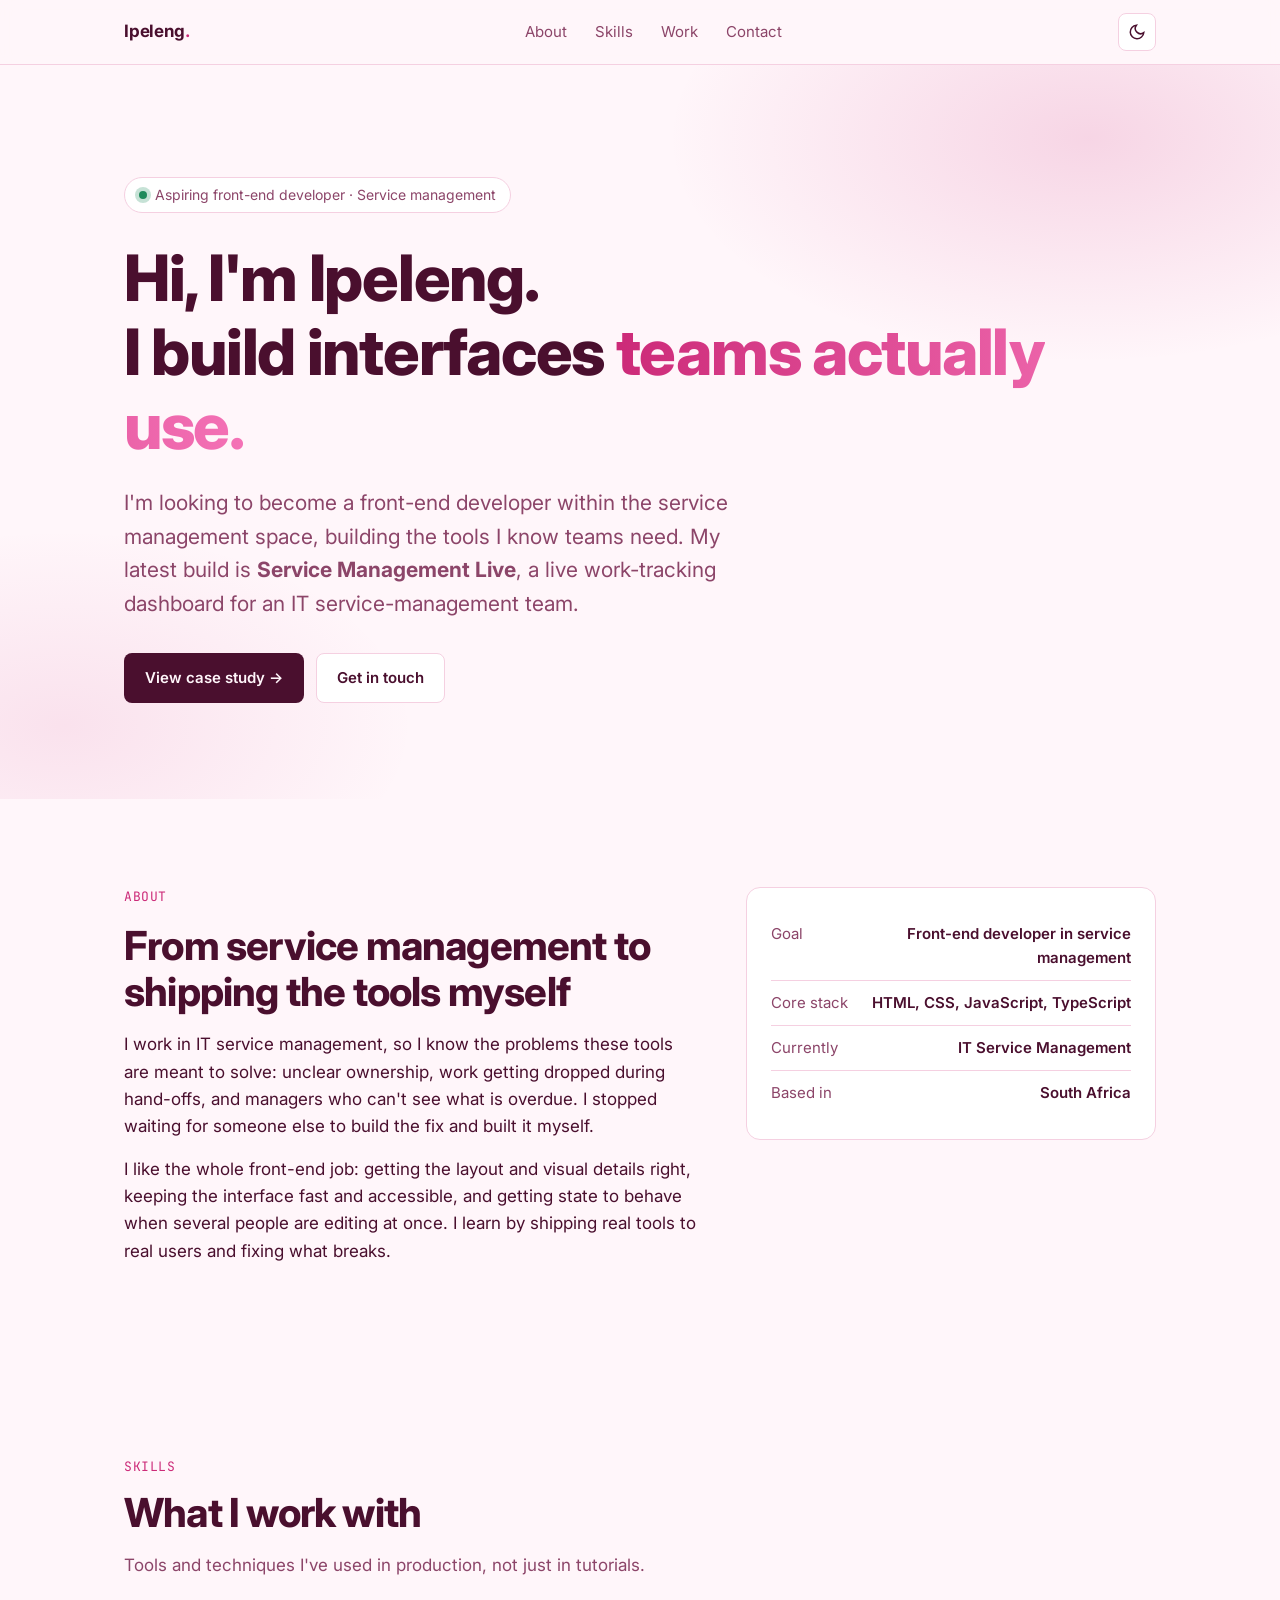
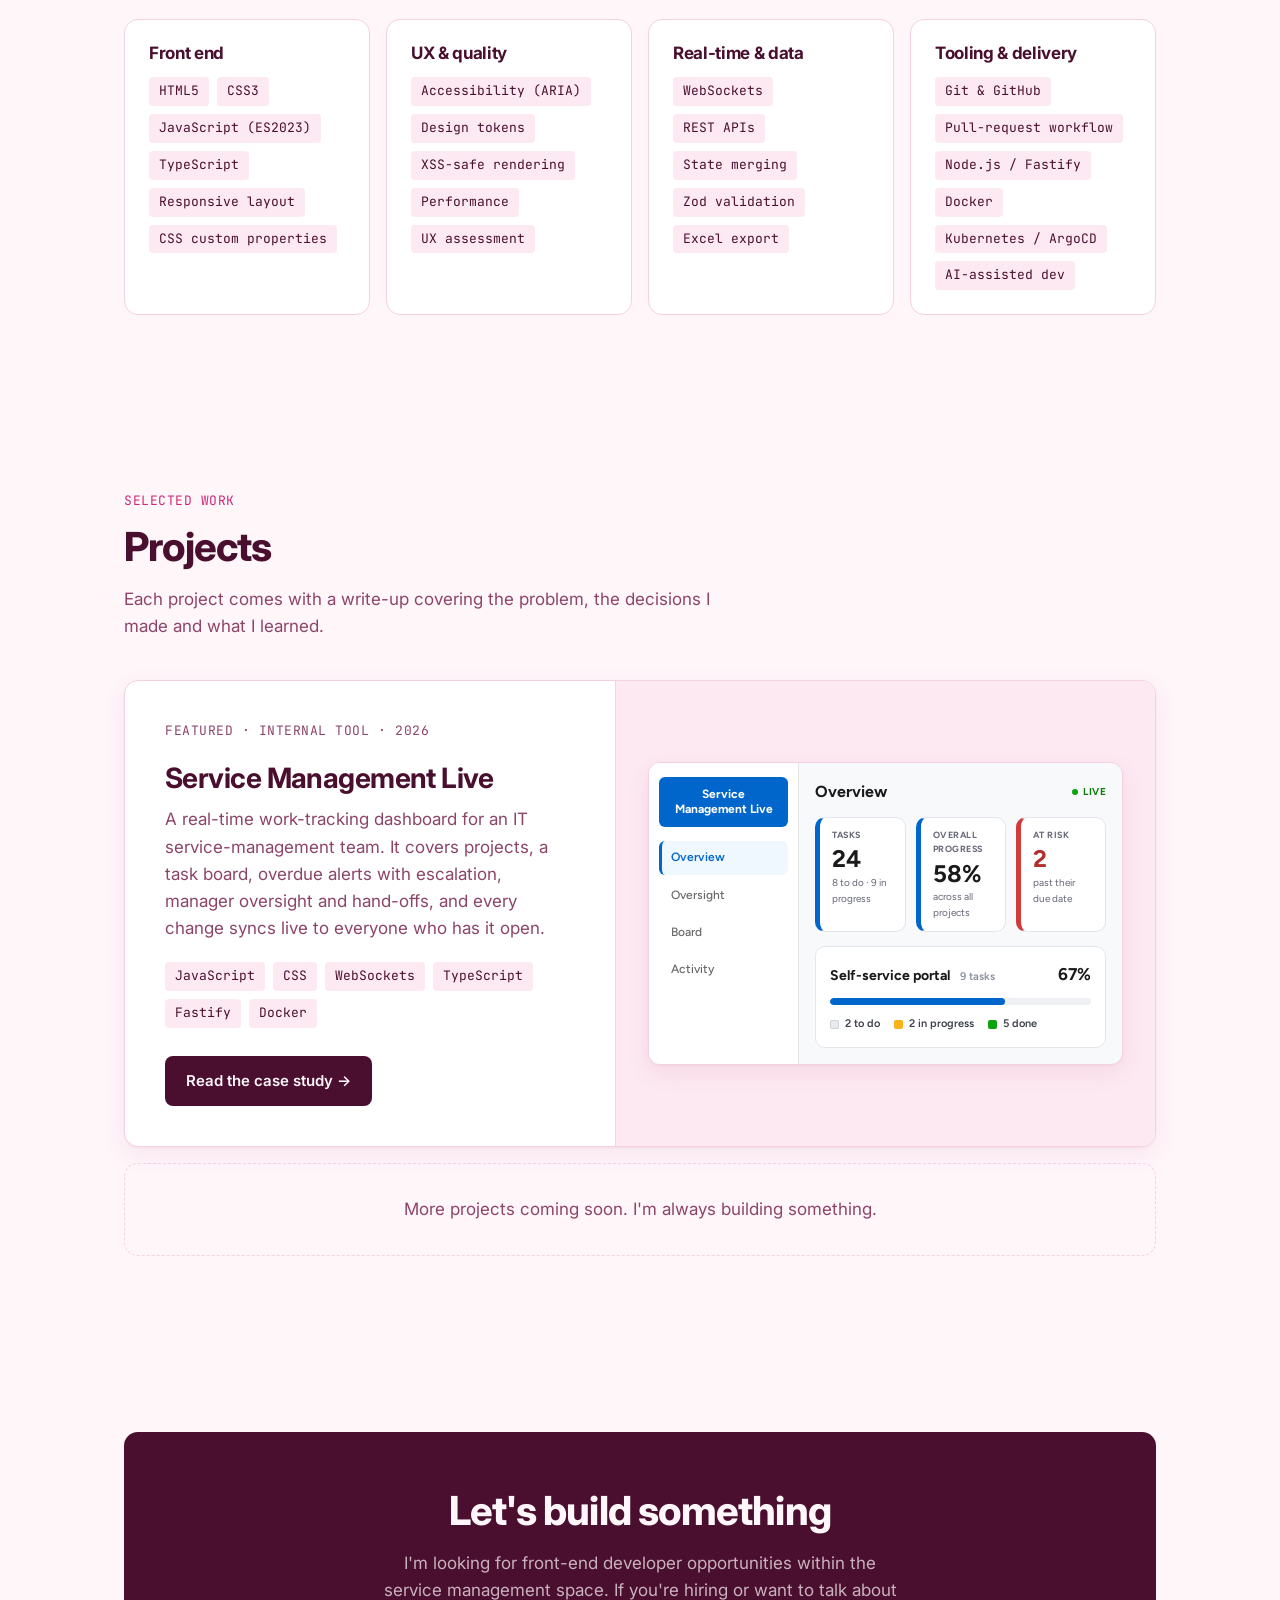
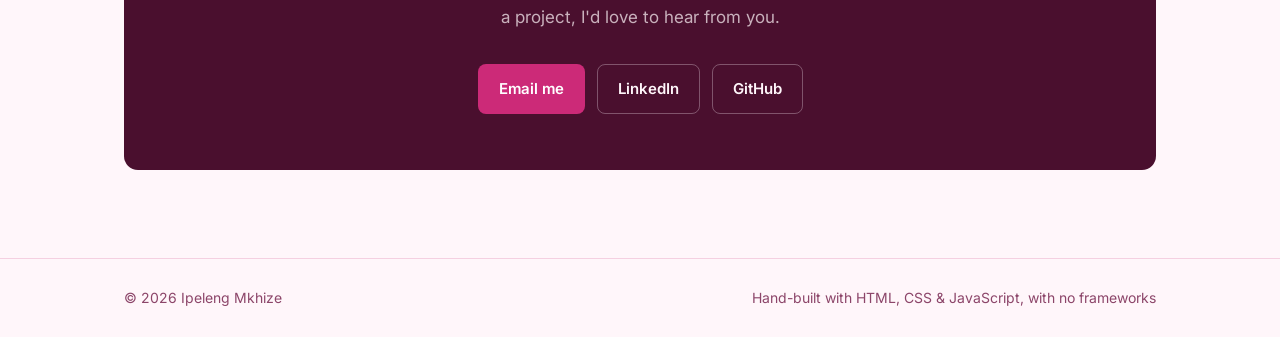
==== index.html @ 91f9306c "Add front-end portfolio with Service Management Live case study" ====
<!DOCTYPE html>
<html lang="en">
<head>
  <meta charset="UTF-8">
  <meta name="viewport" content="width=device-width, initial-scale=1.0">
  <title>Ipeleng Mkhize | Front-End Developer</title>
  <meta name="description" content="Portfolio of Ipeleng Mkhize, an aspiring front-end developer in the service management space.">
  <link rel="preconnect" href="https://fonts.googleapis.com">
  <link rel="preconnect" href="https://fonts.gstatic.com" crossorigin>
  <link href="https://fonts.googleapis.com/css2?family=Inter:wght@400;500;600;700;800&family=Figtree:wght@400;500;600;700&family=JetBrains+Mono:wght@400;500&display=swap" rel="stylesheet">
  <link rel="stylesheet" href="assets/css/styles.css">
  <script src="assets/js/main.js"></script>
</head>
<body>
  <a class="skip-link" href="#main">Skip to content</a>

  <header class="site-header">
    <nav class="container nav" aria-label="Main">
      <a class="brand" href="#top">Ipeleng<span>.</span></a>
      <ul class="nav-links" id="nav-links">
        <li><a href="#about">About</a></li>
        <li><a href="#skills">Skills</a></li>
        <li><a href="#work">Work</a></li>
        <li><a href="#contact">Contact</a></li>
      </ul>
      <div style="display:flex; gap:8px;">
        <button class="icon-btn" type="button" data-theme-toggle aria-label="Toggle dark mode">
          <svg viewBox="0 0 24 24" fill="none" stroke="currentColor" stroke-width="2" stroke-linecap="round" aria-hidden="true"><path d="M21 12.8A9 9 0 1 1 11.2 3a7 7 0 0 0 9.8 9.8z"/></svg>
        </button>
        <button class="icon-btn menu-btn" type="button" data-menu-toggle aria-label="Open menu" aria-expanded="false" aria-controls="nav-links">
          <svg viewBox="0 0 24 24" fill="none" stroke="currentColor" stroke-width="2" stroke-linecap="round" aria-hidden="true"><path d="M4 7h16M4 12h16M4 17h16"/></svg>
        </button>
      </div>
    </nav>
  </header>

  <main id="main">
    <!-- HERO -->
    <section class="hero" id="top">
      <div class="container">
        <span class="status-pill">Aspiring front-end developer &middot; Service management</span>
        <h1>Hi, I'm Ipeleng.<br>I build interfaces <span class="accent">teams actually use.</span></h1>
        <p class="lead">
          I'm looking to become a front-end developer within the service management space,
          building the tools I know teams need. My latest build is <strong>Service Management Live</strong>,
          a live work-tracking dashboard for an IT service-management team.
        </p>
        <div class="btn-row">
          <a class="btn btn-primary" href="projects/service-management-live.html">View case study &rarr;</a>
          <a class="btn btn-secondary" href="#contact">Get in touch</a>
        </div>
      </div>
    </section>

    <!-- ABOUT -->
    <section id="about">
      <div class="container about-grid">
        <div>
          <p class="eyebrow">About</p>
          <h2>From service management to shipping the tools myself</h2>
          <!-- EDIT ME: make this your own story, in your own words. -->
          <p>
            I work in IT service management, so I know the problems these tools are meant to solve:
            unclear ownership, work getting dropped during hand-offs, and managers who can't
            see what is overdue. I stopped waiting for someone else to build the fix and built it myself.
          </p>
          <p>
            I like the whole front-end job: getting the layout and visual details right, keeping the
            interface fast and accessible, and getting state to behave when several people are
            editing at once. I learn by shipping real tools to real users and fixing what breaks.
          </p>
        </div>
        <ul class="fact-list" aria-label="Quick facts">
          <li><span>Goal</span><span>Front-end developer in service management</span></li>
          <li><span>Core stack</span><span>HTML, CSS, JavaScript, TypeScript</span></li>
          <li><span>Currently</span><span>IT Service Management</span></li>
          <!-- EDIT ME: replace with your city -->
          <li><span>Based in</span><span>South Africa</span></li>
        </ul>
      </div>
    </section>

    <!-- SKILLS -->
    <section id="skills">
      <div class="container">
        <p class="eyebrow">Skills</p>
        <h2>What I work with</h2>
        <p class="section-intro">Tools and techniques I've used in production, not just in tutorials.</p>
        <div class="skills-grid">
          <div class="skill-card">
            <h3>Front end</h3>
            <ul class="tags">
              <li>HTML5</li><li>CSS3</li><li>JavaScript (ES2023)</li><li>TypeScript</li>
              <li>Responsive layout</li><li>CSS custom properties</li>
            </ul>
          </div>
          <div class="skill-card">
            <h3>UX &amp; quality</h3>
            <ul class="tags">
              <li>Accessibility (ARIA)</li><li>Design tokens</li><li>XSS-safe rendering</li>
              <li>Performance</li><li>UX assessment</li>
            </ul>
          </div>
          <div class="skill-card">
            <h3>Real-time &amp; data</h3>
            <ul class="tags">
              <li>WebSockets</li><li>REST APIs</li><li>State merging</li>
              <li>Zod validation</li><li>Excel export</li>
            </ul>
          </div>
          <div class="skill-card">
            <h3>Tooling &amp; delivery</h3>
            <ul class="tags">
              <li>Git &amp; GitHub</li><li>Pull-request workflow</li><li>Node.js / Fastify</li>
              <li>Docker</li><li>Kubernetes / ArgoCD</li><li>AI-assisted dev</li>
            </ul>
          </div>
        </div>
      </div>
    </section>

    <!-- WORK -->
    <section id="work">
      <div class="container">
        <p class="eyebrow">Selected work</p>
        <h2>Projects</h2>
        <p class="section-intro">Each project comes with a write-up covering the problem, the decisions I made and what I learned.</p>

        <article class="project-feature">
          <div class="project-body">
            <p class="eyebrow">Featured &middot; Internal tool &middot; 2026</p>
            <h3>Service Management Live</h3>
            <p>
              A real-time work-tracking dashboard for an IT service-management team. It covers
              projects, a task board, overdue alerts with escalation, manager oversight and
              hand-offs, and every change syncs live to everyone who has it open.
            </p>
            <ul class="tags">
              <li>JavaScript</li><li>CSS</li><li>WebSockets</li><li>TypeScript</li><li>Fastify</li><li>Docker</li>
            </ul>
            <div class="btn-row">
              <a class="btn btn-primary" href="projects/service-management-live.html">Read the case study &rarr;</a>
            </div>
          </div>
          <div class="project-visual">
            <!-- Recreated from the real app's Overview screen and stylesheet; sample data. -->
            <div class="sml" role="img" aria-label="Service Management Live overview: KPI tiles and a project health card">
              <div class="sml-frame">
                <div class="sml-side">
                  <div class="sml-logo">Service Management Live</div>
                  <div class="sml-nav active">Overview</div>
                  <div class="sml-nav">Oversight</div>
                  <div class="sml-nav">Board</div>
                  <div class="sml-nav">Activity</div>
                </div>
                <div class="sml-main">
                  <div class="sml-title">Overview <span class="live-dot">Live</span></div>
                  <div class="sml-kpis">
                    <div class="sml-kpi"><div class="sml-kpi-label">Tasks</div><div class="sml-kpi-value">24</div><div class="sml-kpi-sub">8 to do &middot; 9 in progress</div></div>
                    <div class="sml-kpi"><div class="sml-kpi-label">Overall progress</div><div class="sml-kpi-value">58%</div><div class="sml-kpi-sub">across all projects</div></div>
                    <div class="sml-kpi risk"><div class="sml-kpi-label">At risk</div><div class="sml-kpi-value">2</div><div class="sml-kpi-sub">past their due date</div></div>
                  </div>
                  <div class="sml-project">
                    <div class="sml-project-head"><span class="sml-project-name">Self-service portal</span><span class="sml-project-tasks">9 tasks</span><span class="sml-project-pct">67%</span></div>
                    <div class="sml-meter"><i style="width:67%"></i></div>
                    <div class="sml-counts"><span><i class="sml-sw todo"></i>2 to do</span><span><i class="sml-sw progress"></i>2 in progress</span><span><i class="sml-sw done"></i>5 done</span></div>
                  </div>
                </div>
              </div>
            </div>
          </div>
        </article>

        <!-- Add future projects here by copying the <article class="project-feature"> block above. -->
        <div class="project-placeholder">More projects coming soon. I'm always building something.</div>
      </div>
    </section>

    <!-- CONTACT -->
    <section id="contact">
      <div class="container">
        <div class="contact-card">
          <h2>Let's build something</h2>
          <p>I'm looking for front-end developer opportunities within the service management space. If you're hiring or want to talk about a project, I'd love to hear from you.</p>
          <div class="btn-row">
            <!-- EDIT ME: replace the placeholders below with your personal email and profile links. -->
            <a class="btn btn-primary" href="mailto:your.email@example.com">Email me</a>
            <a class="btn btn-secondary" href="https://www.linkedin.com/in/your-profile" target="_blank" rel="noopener">LinkedIn</a>
            <a class="btn btn-secondary" href="https://github.com/ipelengmkhize" target="_blank" rel="noopener">GitHub</a>
          </div>
        </div>
      </div>
    </section>
  </main>

  <footer class="site-footer">
    <div class="container">
      <span>&copy; <span data-year>2026</span> Ipeleng Mkhize</span>
      <span>Hand-built with HTML, CSS &amp; JavaScript, with no frameworks</span>
    </div>
  </footer>
</body>
</html>
---- assets/css/styles.css ----
/* ==========================================================================
   Portfolio styles
   Colours live as tokens on :root so the whole site can be re-themed by
   changing a handful of values. Dark mode follows the OS setting unless the
   visitor picks a theme with the toggle (stored as data-theme on <html>).
   ========================================================================== */

:root {
  /* Pink theme: blush backgrounds, deep berry text, hot-pink accent. */
  --bg: #fff6fa;
  --surface: #ffffff;
  --surface-2: #fde9f2;
  --text: #4a0f2e;
  --muted: #8c4569;
  --border: #f5d0e1;
  --accent: #cc2a78;
  --accent-soft: #fde1ee;
  --ok: #1f8a5b;
  --warn: #b7791f;
  --shadow: 0 1px 2px rgba(150, 20, 80, 0.05), 0 8px 24px rgba(150, 20, 80, 0.08);

  --radius-lg: 14px;
  --radius-md: 8px;
  --radius-sm: 4px;
  --max: 1080px;
  --font: 'Inter', -apple-system, BlinkMacSystemFont, 'Segoe UI', sans-serif;
  --mono: 'JetBrains Mono', ui-monospace, Consolas, monospace;
}

@media (prefers-color-scheme: dark) {
  :root:not([data-theme="light"]) {
    --bg: #1a0d14;
    --surface: #24131d;
    --surface-2: #301a27;
    --text: #fde7f1;
    --muted: #e0a3c2;
    --border: #47263a;
    --accent: #ff7ab6;
    --accent-soft: #4a1c33;
    --ok: #4cc38a;
    --warn: #e0a84a;
    --shadow: 0 1px 2px rgba(0, 0, 0, 0.3), 0 8px 24px rgba(0, 0, 0, 0.35);
  }
}

:root[data-theme="dark"] {
  --bg: #1a0d14;
  --surface: #24131d;
  --surface-2: #301a27;
  --text: #fde7f1;
  --muted: #e0a3c2;
  --border: #47263a;
  --accent: #ff7ab6;
  --accent-soft: #4a1c33;
  --ok: #4cc38a;
  --warn: #e0a84a;
  --shadow: 0 1px 2px rgba(0, 0, 0, 0.3), 0 8px 24px rgba(0, 0, 0, 0.35);
}

*, *::before, *::after { box-sizing: border-box; }

html { scroll-behavior: smooth; }

@media (prefers-reduced-motion: reduce) {
  html { scroll-behavior: auto; }
  *, *::before, *::after { transition: none !important; animation: none !important; }
}

body {
  margin: 0;
  background: var(--bg);
  color: var(--text);
  font-family: var(--font);
  font-size: 17px;
  line-height: 1.6;
  -webkit-font-smoothing: antialiased;
}

img { max-width: 100%; display: block; }

a { color: inherit; }

:focus-visible {
  outline: 2px solid var(--accent);
  outline-offset: 3px;
  border-radius: var(--radius-sm);
}

.container {
  max-width: var(--max);
  margin: 0 auto;
  padding: 0 24px;
}

@media (max-width: 600px) {
  .container { padding: 0 16px; }
}

.skip-link {
  position: absolute;
  left: -999px;
  top: 8px;
  background: var(--text);
  color: var(--bg);
  padding: 8px 14px;
  border-radius: var(--radius-md);
  z-index: 100;
}
.skip-link:focus { left: 16px; }

/* ---------- Header ---------- */

.site-header {
  position: sticky;
  top: 0;
  z-index: 50;
  background: color-mix(in srgb, var(--bg) 85%, transparent);
  backdrop-filter: blur(10px);
  border-bottom: 1px solid var(--border);
}

.nav {
  display: flex;
  align-items: center;
  justify-content: space-between;
  height: 64px;
  gap: 16px;
}

.brand {
  font-weight: 700;
  text-decoration: none;
  letter-spacing: -0.01em;
}
.brand span { color: var(--accent); }

.nav-links {
  display: flex;
  align-items: center;
  gap: 4px;
  list-style: none;
  margin: 0;
  padding: 0;
}

.nav-links a {
  text-decoration: none;
  color: var(--muted);
  font-size: 15px;
  padding: 6px 12px;
  border-radius: var(--radius-md);
}
.nav-links a:hover { color: var(--text); background: var(--surface-2); }

.icon-btn {
  display: inline-grid;
  place-items: center;
  width: 38px;
  height: 38px;
  border: 1px solid var(--border);
  background: var(--surface);
  color: var(--text);
  border-radius: var(--radius-md);
  cursor: pointer;
}
.icon-btn:hover { background: var(--surface-2); }
.icon-btn svg { width: 18px; height: 18px; }

.menu-btn { display: none; }

@media (max-width: 720px) {
  .menu-btn { display: inline-grid; }
  .nav-links {
    display: none;
    position: absolute;
    top: 64px;
    left: 0;
    right: 0;
    flex-direction: column;
    align-items: stretch;
    background: var(--bg);
    border-bottom: 1px solid var(--border);
    padding: 8px 16px 16px;
  }
  .nav-links.open { display: flex; }
  .nav-links a { padding: 10px 12px; }
}

/* ---------- Generic sections ---------- */

section { padding: 88px 0; }

@media (max-width: 600px) {
  section { padding: 64px 0; }
}

.eyebrow {
  font-family: var(--mono);
  font-size: 13px;
  color: var(--accent);
  letter-spacing: 0.04em;
  text-transform: uppercase;
  margin: 0 0 12px;
}

h1, h2, h3 { line-height: 1.15; letter-spacing: -0.02em; margin: 0; }
h1 { font-size: clamp(38px, 6vw, 64px); font-weight: 800; }
h2 { font-size: clamp(28px, 4vw, 40px); font-weight: 750; margin-bottom: 16px; }
h3 { font-size: 20px; font-weight: 700; }

.lead {
  font-size: clamp(18px, 2.2vw, 21px);
  color: var(--muted);
  max-width: 640px;
}

.section-intro { color: var(--muted); max-width: 620px; margin: 0 0 40px; }

/* ---------- Buttons ---------- */

.btn-row { display: flex; flex-wrap: wrap; gap: 12px; margin-top: 32px; }

.btn {
  display: inline-flex;
  align-items: center;
  gap: 8px;
  padding: 12px 20px;
  border-radius: var(--radius-md);
  font-weight: 600;
  font-size: 15px;
  text-decoration: none;
  border: 1px solid transparent;
  transition: transform 0.15s ease, background 0.15s ease;
}
.btn:hover { transform: translateY(-1px); }
.btn-primary { background: var(--text); color: var(--bg); }
.btn-secondary { background: var(--surface); border-color: var(--border); }
.btn-secondary:hover { background: var(--surface-2); }

/* ---------- Hero ---------- */

.hero {
  padding: 112px 0 96px;
  background:
    radial-gradient(600px 320px at 85% 10%, color-mix(in srgb, var(--accent) 16%, transparent), transparent 70%),
    radial-gradient(500px 280px at 5% 90%, color-mix(in srgb, var(--accent) 10%, transparent), transparent 70%);
}
.hero h1 .accent {
  color: var(--accent);
  background: linear-gradient(90deg, var(--accent), #f472b6);
  -webkit-background-clip: text;
  background-clip: text;
  -webkit-text-fill-color: transparent;
}
.hero .lead { margin-top: 24px; }

.status-pill {
  display: inline-flex;
  align-items: center;
  gap: 8px;
  font-size: 14px;
  color: var(--muted);
  border: 1px solid var(--border);
  background: var(--surface);
  padding: 6px 14px;
  border-radius: 999px;
  margin-bottom: 28px;
}
.status-pill::before {
  content: '';
  width: 8px;
  height: 8px;
  border-radius: 50%;
  background: var(--ok);
  box-shadow: 0 0 0 4px color-mix(in srgb, var(--ok) 25%, transparent);
}

/* ---------- About ---------- */

.about-grid {
  display: grid;
  grid-template-columns: 1.4fr 1fr;
  gap: 48px;
  align-items: start;
}
.about-grid p { margin: 0 0 16px; }

.fact-list {
  list-style: none;
  margin: 0;
  padding: 24px;
  background: var(--surface);
  border: 1px solid var(--border);
  border-radius: var(--radius-lg);
}
.fact-list li { display: flex; justify-content: space-between; gap: 16px; padding: 10px 0; border-bottom: 1px solid var(--border); font-size: 15px; }
.fact-list li:last-child { border-bottom: 0; }
.fact-list span:first-child { color: var(--muted); }
.fact-list span:last-child { text-align: right; font-weight: 600; }

@media (max-width: 820px) {
  .about-grid { grid-template-columns: 1fr; gap: 32px; }
}

/* ---------- Skills ---------- */

.skills-grid {
  display: grid;
  grid-template-columns: repeat(auto-fit, minmax(240px, 1fr));
  gap: 16px;
}

.skill-card {
  background: var(--surface);
  border: 1px solid var(--border);
  border-radius: var(--radius-lg);
  padding: 24px;
}
.skill-card h3 { font-size: 17px; margin-bottom: 14px; }

.tags { display: flex; flex-wrap: wrap; gap: 8px; list-style: none; margin: 0; padding: 0; }
.tags li {
  font-size: 13px;
  font-family: var(--mono);
  padding: 4px 10px;
  border-radius: var(--radius-sm);
  background: var(--surface-2);
  color: var(--text);
}

/* ---------- Projects ---------- */

.project-feature {
  display: grid;
  grid-template-columns: 1fr 1.1fr;
  gap: 0;
  background: var(--surface);
  border: 1px solid var(--border);
  border-radius: var(--radius-lg);
  overflow: hidden;
  box-shadow: var(--shadow);
}

.project-body { padding: 40px; display: flex; flex-direction: column; }
.project-body h3 { font-size: 28px; margin-bottom: 12px; }
.project-body p { color: var(--muted); margin: 0 0 20px; }
.project-body .tags { margin-bottom: 28px; }
.project-body .btn-row { margin-top: auto; }

.project-visual {
  background: var(--surface-2);
  padding: 32px;
  display: grid;
  place-items: center;
  border-left: 1px solid var(--border);
}

@media (max-width: 900px) {
  .project-feature { grid-template-columns: 1fr; }
  .project-visual { border-left: 0; border-top: 1px solid var(--border); padding: 20px; }
  .project-body { padding: 28px 24px; }
}

.project-placeholder {
  margin-top: 16px;
  border: 1px dashed var(--border);
  border-radius: var(--radius-lg);
  padding: 32px;
  color: var(--muted);
  text-align: center;
}

/* ---------- Service Management Live snippets ----------
   Faithful recreations of the real app's components, using its own colours,
   type and spacing (copied from the app's stylesheet). They deliberately keep
   the app's light palette in both themes, like a screenshot would. Sample
   data only - the real app is internal. */

.sml {
  --sml-blue: #0066cc;
  --sml-ink: #1a1a1a;
  --sml-sub: #676879;
  --sml-line: #e3e6ea;
  --sml-red: #d03b3b;
  font-family: 'Figtree', -apple-system, 'Segoe UI', sans-serif;
  color: var(--sml-ink);
  background: #f8f9fb;
  border: 1px solid var(--border);
  border-radius: 12px;
  overflow: hidden;
  box-shadow: var(--shadow);
  width: 100%;
  text-align: left;
}

.sml-frame { display: grid; grid-template-columns: 150px 1fr; }

.sml-side { background: #fff; border-right: 1px solid #e5e5e5; padding: 14px 10px; }
.sml-logo {
  background: var(--sml-blue);
  color: #fff;
  border-radius: 6px;
  padding: 10px 8px;
  font-weight: 700;
  font-size: 12px;
  line-height: 1.25;
  text-align: center;
  margin-bottom: 14px;
}
.sml-nav {
  padding: 7px 9px;
  margin-bottom: 4px;
  border-radius: 6px;
  font-size: 12px;
  font-weight: 500;
  color: #666;
  border-left: 3px solid transparent;
}
.sml-nav.active { background: #f0f8ff; color: var(--sml-blue); border-left-color: var(--sml-blue); font-weight: 600; }

.sml-main { padding: 16px; min-width: 0; }
.sml-title { display: flex; align-items: center; font-size: 16px; font-weight: 700; margin-bottom: 12px; }

.sml-kpis { display: grid; grid-template-columns: repeat(3, 1fr); gap: 10px; margin-bottom: 14px; }
.sml-kpi {
  background: #fff;
  border: 1px solid var(--sml-line);
  border-left: 5px solid var(--sml-blue);
  border-radius: 10px;
  padding: 10px 12px;
}
.sml-kpi-label { font-size: 9px; font-weight: 700; text-transform: uppercase; letter-spacing: 0.5px; color: var(--sml-sub); }
.sml-kpi-value { font-size: 24px; font-weight: 700; line-height: 1.1; margin: 4px 0 2px; }
.sml-kpi-sub { font-size: 10px; color: var(--sml-sub); }
.sml-kpi.risk { border-left-color: var(--sml-red); }
.sml-kpi.risk .sml-kpi-value { color: #b02f2f; }

.sml-project { background: #fff; border: 1px solid var(--sml-line); border-radius: 10px; padding: 14px; }
.sml-project-head { display: flex; align-items: baseline; gap: 10px; margin-bottom: 10px; flex-wrap: wrap; }
.sml-project-name { font-size: 14px; font-weight: 700; }
.sml-project-tasks { font-size: 11px; font-weight: 600; color: #8b90a0; }
.sml-project-pct { margin-left: auto; font-size: 17px; font-weight: 700; }
.sml-meter { height: 7px; background: #eef0f3; border-radius: 4px; overflow: hidden; margin-bottom: 10px; }
.sml-meter i { display: block; height: 100%; background: var(--sml-blue); border-radius: 4px; }
.sml-counts { display: flex; flex-wrap: wrap; gap: 14px; font-size: 11px; font-weight: 600; color: #3c4149; }
.sml-counts span { display: inline-flex; align-items: center; gap: 6px; }
.sml-sw { width: 9px; height: 9px; border-radius: 2px; }
.sml-sw.todo { background: #e8eaed; border: 1px solid #cbd2d9; }
.sml-sw.progress { background: #fab219; }
.sml-sw.done { background: #0ca30c; }
.sml-sw.late { background: var(--sml-red); }

.sml-rows { background: #fff; border: 1px solid var(--sml-line); border-radius: 10px; overflow: hidden; }
.sml-row {
  display: grid;
  grid-template-columns: minmax(0, 1fr) 30px 92px 72px 86px;
  align-items: center;
  gap: 10px;
  padding: 10px 12px;
  border-bottom: 1px solid #f0f1f3;
  font-size: 12px;
}
.sml-row:last-child { border-bottom: 0; }
.sml-row.head { background: #fbfbfc; font-size: 9px; font-weight: 700; text-transform: uppercase; letter-spacing: 0.4px; color: var(--sml-sub); }
.sml-row.late { box-shadow: inset 3px 0 0 var(--sml-red); }
.sml-task { font-weight: 600; font-size: 13px; }
.sml-why { font-size: 11px; color: var(--sml-sub); font-weight: 400; margin-top: 2px; }
.sml-avatar { width: 24px; height: 24px; border-radius: 50%; background: #dfe7f3; color: var(--sml-blue); font-size: 10px; font-weight: 700; display: grid; place-items: center; }
.sml-pill { border-radius: 4px; text-align: center; font-size: 11px; font-weight: 600; padding: 5px 6px; white-space: nowrap; }
.sml-pill.todo { background: #e8eaed; }
.sml-pill.progress { background: #fab219; }
.sml-pill.done { background: #0ca30c; }
.sml-prio { display: inline-flex; align-items: center; gap: 6px; font-size: 11px; font-weight: 600; color: #3c4149; }
.sml-prio::before { content: ''; width: 8px; height: 8px; border-radius: 2px; background: #cbd2d9; }
.sml-prio.high::before { background: var(--sml-red); }
.sml-prio.medium::before { background: #ec835a; }
.sml-due { font-size: 11px; color: #4a5160; }
.sml-due.overdue, .sml-due.soon { display: inline-block; padding: 3px 7px; border-radius: 4px; font-weight: 700; white-space: nowrap; }
.sml-due.overdue { background: var(--sml-red); color: #fff; }
.sml-due.soon { background: #fab219; color: #1a1a1a; }

.sml-alert {
  border-radius: 6px;
  padding: 12px 14px;
  margin-bottom: 10px;
  background: #f7f9fc;
  border-left: 4px solid #1f2a44;
  font-size: 12px;
}
.sml-alert:last-child { margin-bottom: 0; }
.sml-alert.late { background: #fdecec; border-left-color: var(--sml-red); }
.sml-alert.handoff { background: #eef4fb; border-left-color: var(--sml-blue); }
.sml-alert-head { display: flex; align-items: baseline; gap: 8px; flex-wrap: wrap; margin-bottom: 4px; font-weight: 700; font-size: 13px; }
.sml-chip { border-radius: 4px; padding: 2px 7px; font-size: 9px; font-weight: 700; text-transform: uppercase; letter-spacing: 0.5px; color: #fff; white-space: nowrap; }
.sml-chip.late { background: var(--sml-red); }
.sml-chip.handoff { background: var(--sml-blue); }
.sml-chip.esc { background: #8f2525; }
.sml-alert p { margin: 0; color: var(--sml-sub); font-size: 12px; line-height: 1.45; }

/* Feature preview on the home page: just the overview, kept small. */
.project-visual .sml { max-width: 560px; }

@media (max-width: 600px) {
  .sml-frame { grid-template-columns: 1fr; }
  .sml-side { display: none; }
  .sml-kpis { grid-template-columns: repeat(2, 1fr); }
  .sml-row { grid-template-columns: minmax(0, 1fr) 84px 80px; }
  .sml-row > :nth-child(2), .sml-row > :nth-child(4) { display: none; }
}

/* Case-study snippets: one real component per figure, with a caption. */
.snippets { display: grid; gap: 28px; margin-top: 28px; }
.snippet { margin: 0; }
.snippet .sml { padding: 18px; }
.snippet figcaption { margin-top: 10px; font-size: 14px; color: var(--muted); }
.snippet figcaption strong { color: var(--text); }
.snippet-pair { display: grid; grid-template-columns: 1fr 1fr; gap: 28px; }
@media (max-width: 820px) { .snippet-pair { grid-template-columns: 1fr; } }

.live-dot { display: inline-flex; align-items: center; gap: 5px; color: #0b7d0b; font-size: 10px; font-weight: 700; margin-left: auto; text-transform: uppercase; letter-spacing: 0.5px; }
.live-dot::before { content: ''; width: 6px; height: 6px; border-radius: 50%; background: #0ca30c; animation: pulse 1.8s infinite; }

@keyframes pulse {
  0%, 100% { opacity: 1; }
  50% { opacity: 0.3; }
}

/* ---------- Contact ---------- */

.contact-card {
  background: var(--text);
  color: var(--bg);
  border-radius: var(--radius-lg);
  padding: 56px 40px;
  text-align: center;
}
.contact-card h2 { color: var(--bg); }
.contact-card p { color: color-mix(in srgb, var(--bg) 70%, transparent); max-width: 520px; margin: 0 auto; }
.contact-card .btn-row { justify-content: center; }
.contact-card .btn-primary { background: var(--accent); color: #fff; }
.contact-card .btn-secondary { background: transparent; color: var(--bg); border-color: color-mix(in srgb, var(--bg) 30%, transparent); }

@media (max-width: 600px) {
  .contact-card { padding: 40px 20px; }
}

/* ---------- Footer ---------- */

.site-footer {
  border-top: 1px solid var(--border);
  padding: 28px 0;
  color: var(--muted);
  font-size: 14px;
}
.site-footer .container { display: flex; justify-content: space-between; flex-wrap: wrap; gap: 12px; }

/* ---------- Case study page ---------- */

.case-hero { padding: 80px 0 48px; }
.case-hero .back { display: inline-block; color: var(--muted); text-decoration: none; font-size: 15px; margin-bottom: 28px; }
.case-hero .back:hover { color: var(--text); }

.case-meta {
  display: grid;
  grid-template-columns: repeat(4, 1fr);
  gap: 16px;
  margin-top: 40px;
  padding: 24px 0;
  border-top: 1px solid var(--border);
  border-bottom: 1px solid var(--border);
}
.case-meta div small { display: block; color: var(--muted); font-size: 13px; margin-bottom: 4px; }
.case-meta div strong { font-size: 15px; }

@media (max-width: 720px) {
  .case-meta { grid-template-columns: repeat(2, 1fr); }
}

.case-visual {
  background: var(--surface-2);
  border: 1px solid var(--border);
  border-radius: var(--radius-lg);
  padding: 40px 24px;
  display: grid;
  place-items: center;
}
.case-visual .mock { max-width: 760px; font-size: 13px; }
.case-visual figcaption { margin-top: 16px; font-size: 13px; color: var(--muted); text-align: center; }

.prose { max-width: 720px; }
.prose p { margin: 0 0 18px; }
.prose ul { padding-left: 20px; margin: 0 0 18px; }
.prose li { margin-bottom: 8px; }
.prose code { font-family: var(--mono); font-size: 0.88em; background: var(--surface-2); padding: 2px 6px; border-radius: var(--radius-sm); }

.case-section { padding: 56px 0; border-top: 1px solid var(--border); }
.case-section:first-of-type { border-top: 0; }

.feature-grid {
  display: grid;
  grid-template-columns: repeat(auto-fit, minmax(260px, 1fr));
  gap: 16px;
  margin-top: 28px;
}
.feature {
  background: var(--surface);
  border: 1px solid var(--border);
  border-radius: var(--radius-lg);
  padding: 22px;
}
.feature h3 { font-size: 17px; margin-bottom: 8px; }
.feature p { margin: 0; color: var(--muted); font-size: 15px; }

.challenge {
  display: grid;
  grid-template-columns: 200px 1fr;
  gap: 32px;
  padding: 28px 0;
  border-bottom: 1px solid var(--border);
}
.challenge:last-child { border-bottom: 0; }
.challenge .label { font-family: var(--mono); font-size: 13px; color: var(--accent); padding-top: 4px; }
.challenge h3 { margin-bottom: 10px; }
.challenge p { margin: 0 0 10px; color: var(--muted); }
.challenge p strong { color: var(--text); }

@media (max-width: 720px) {
  .challenge { grid-template-columns: 1fr; gap: 8px; }
}

.next-project { text-align: center; padding: 72px 0; }
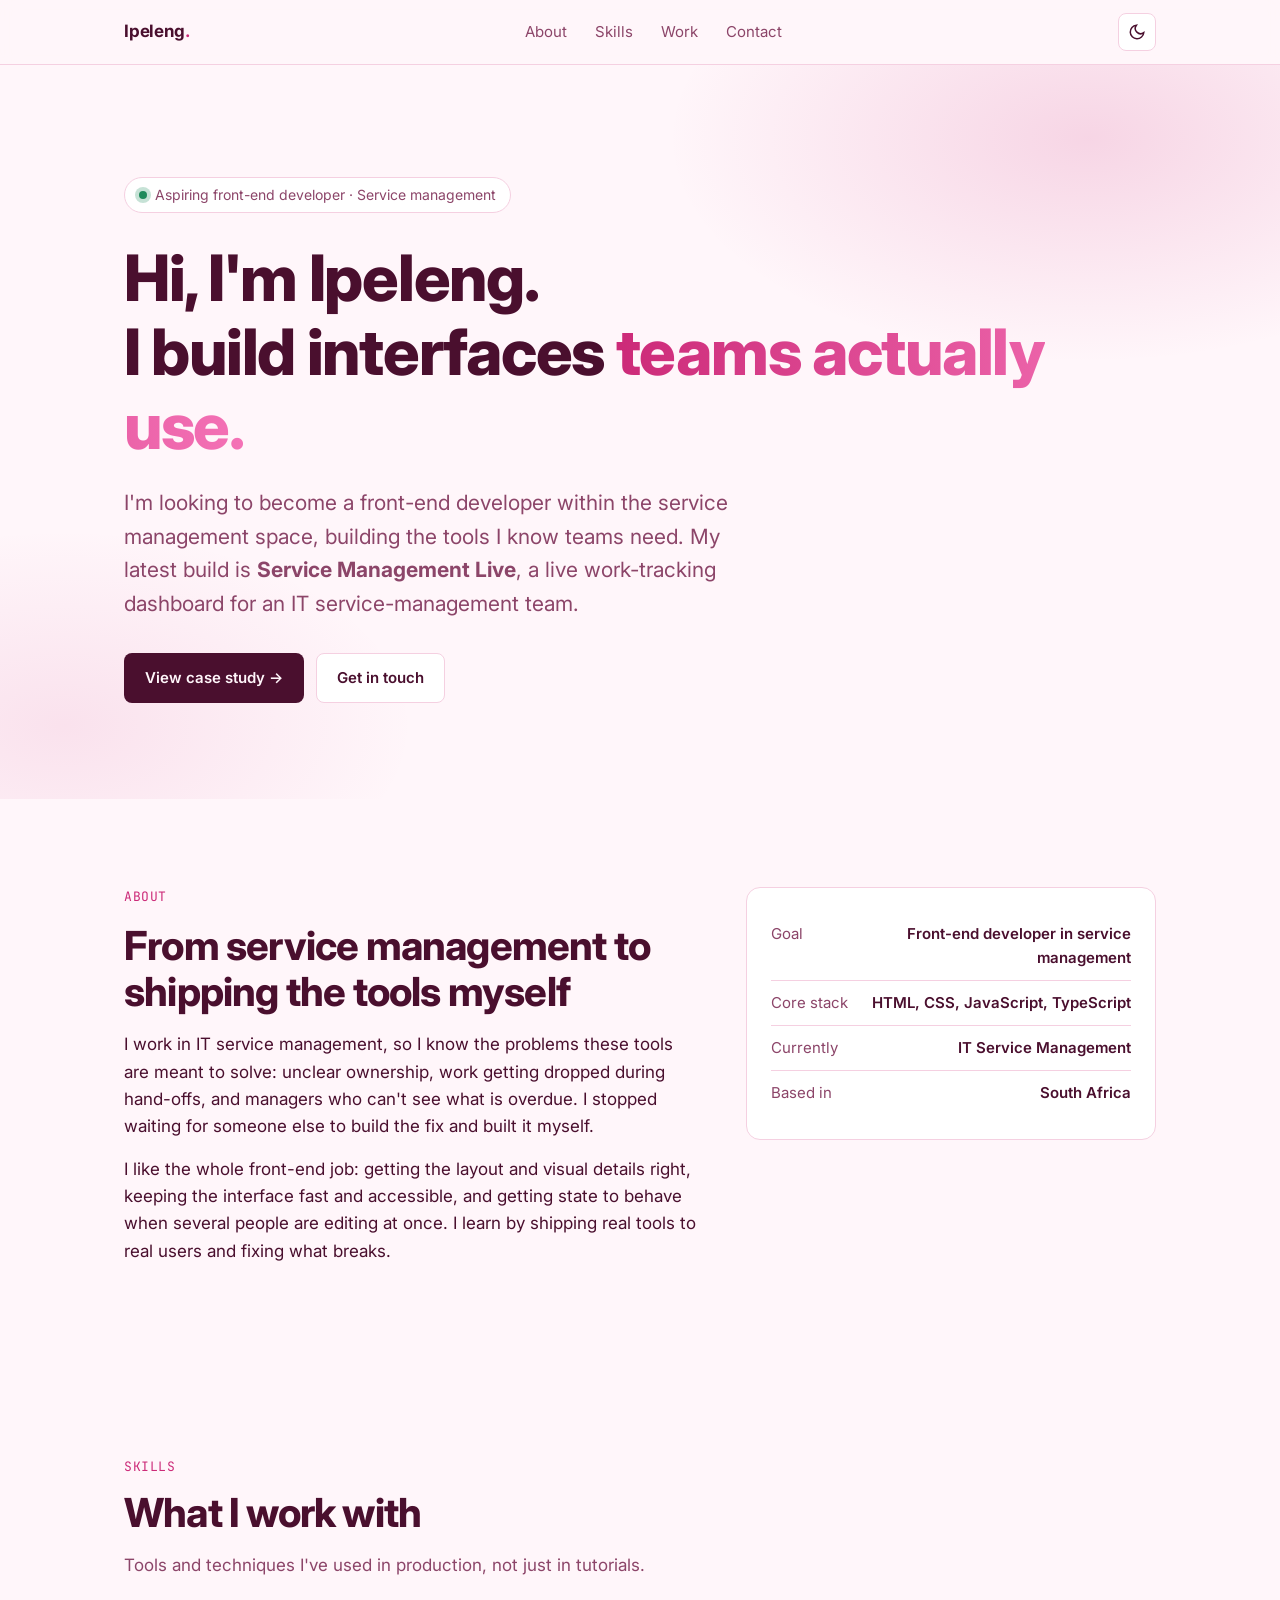
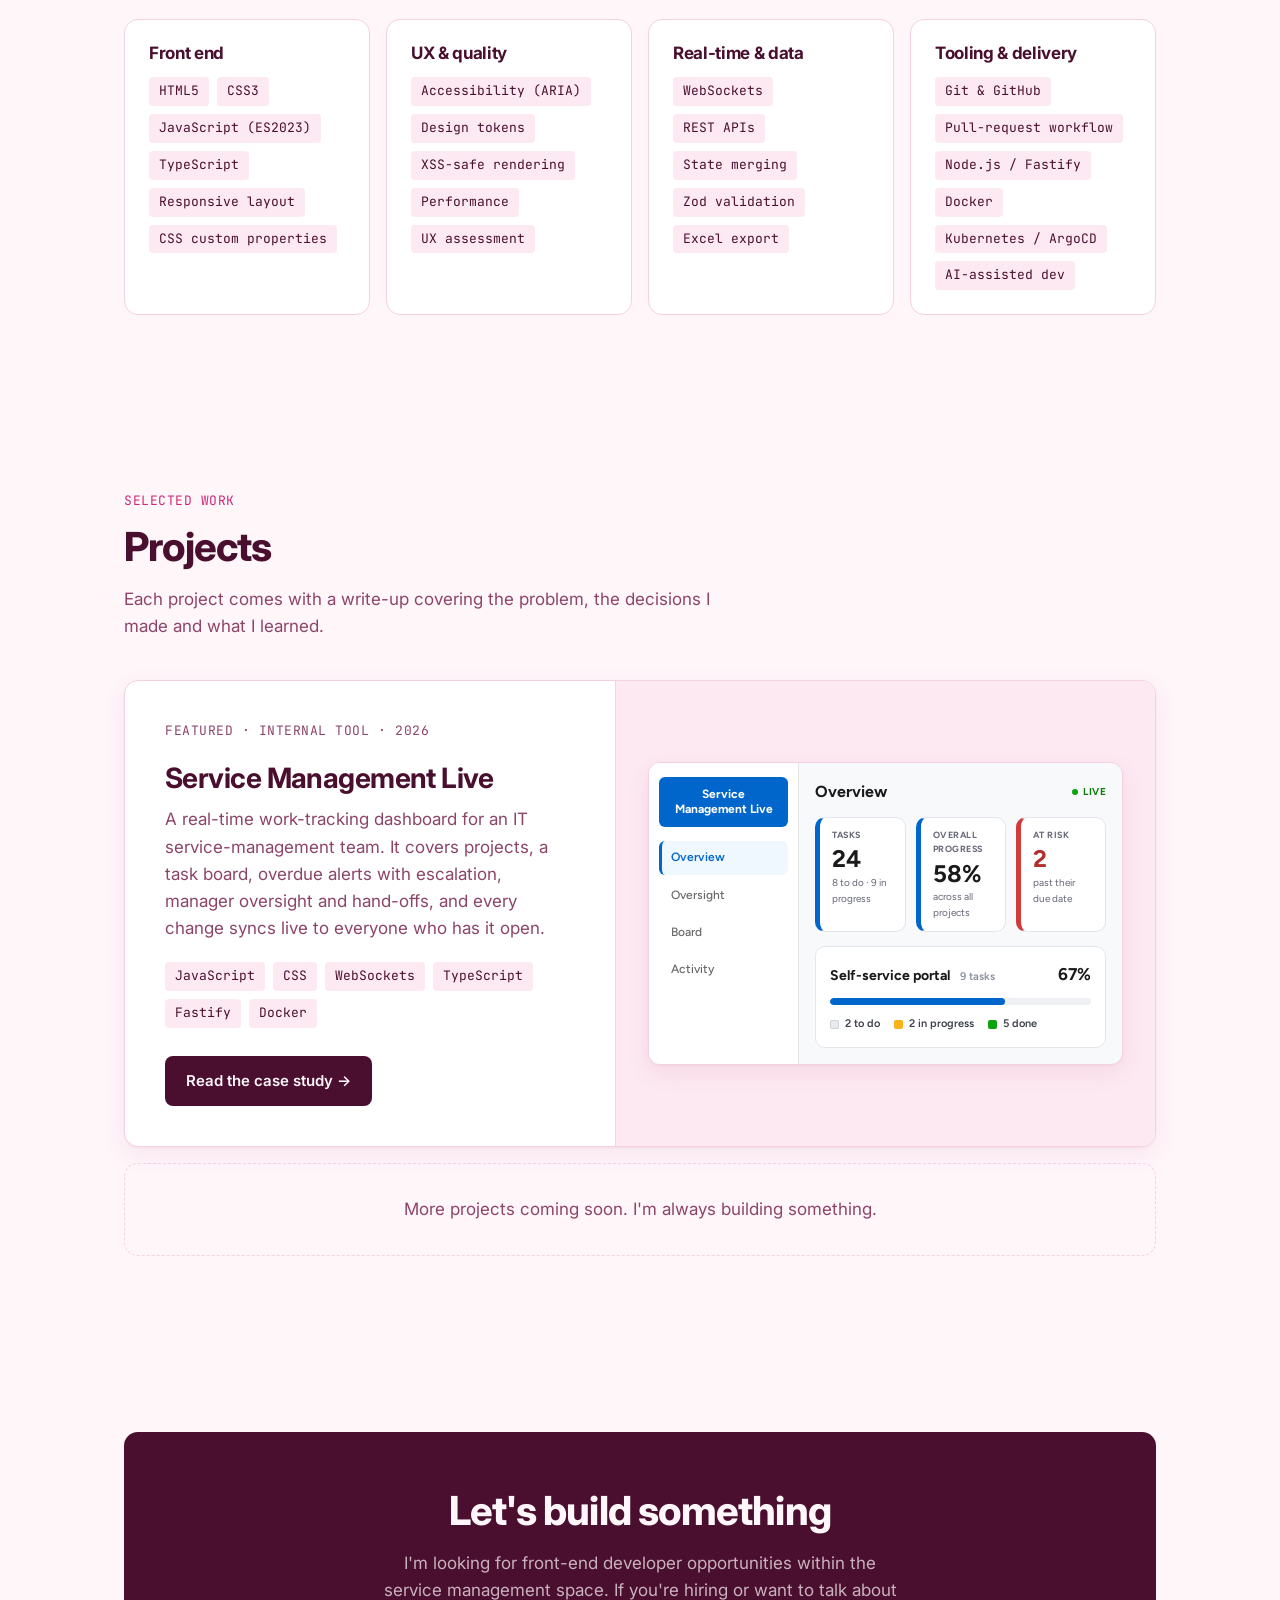
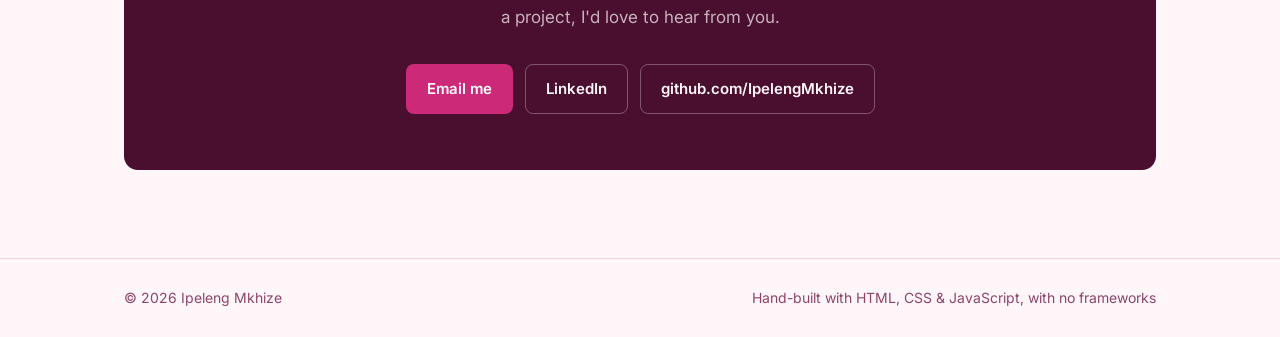
==== commit ef85d9d4: "Show GitHub username on the contact button" ====
--- a/index.html
+++ b/index.html
@@ -186,7 +186,7 @@
             <!-- EDIT ME: replace the placeholders below with your personal email and profile links. -->
             <a class="btn btn-primary" href="mailto:your.email@example.com">Email me</a>
             <a class="btn btn-secondary" href="https://www.linkedin.com/in/your-profile" target="_blank" rel="noopener">LinkedIn</a>
-            <a class="btn btn-secondary" href="https://github.com/ipelengmkhize" target="_blank" rel="noopener">GitHub</a>
+            <a class="btn btn-secondary" href="https://github.com/IpelengMkhize" target="_blank" rel="noopener">github.com/IpelengMkhize</a>
           </div>
         </div>
       </div>
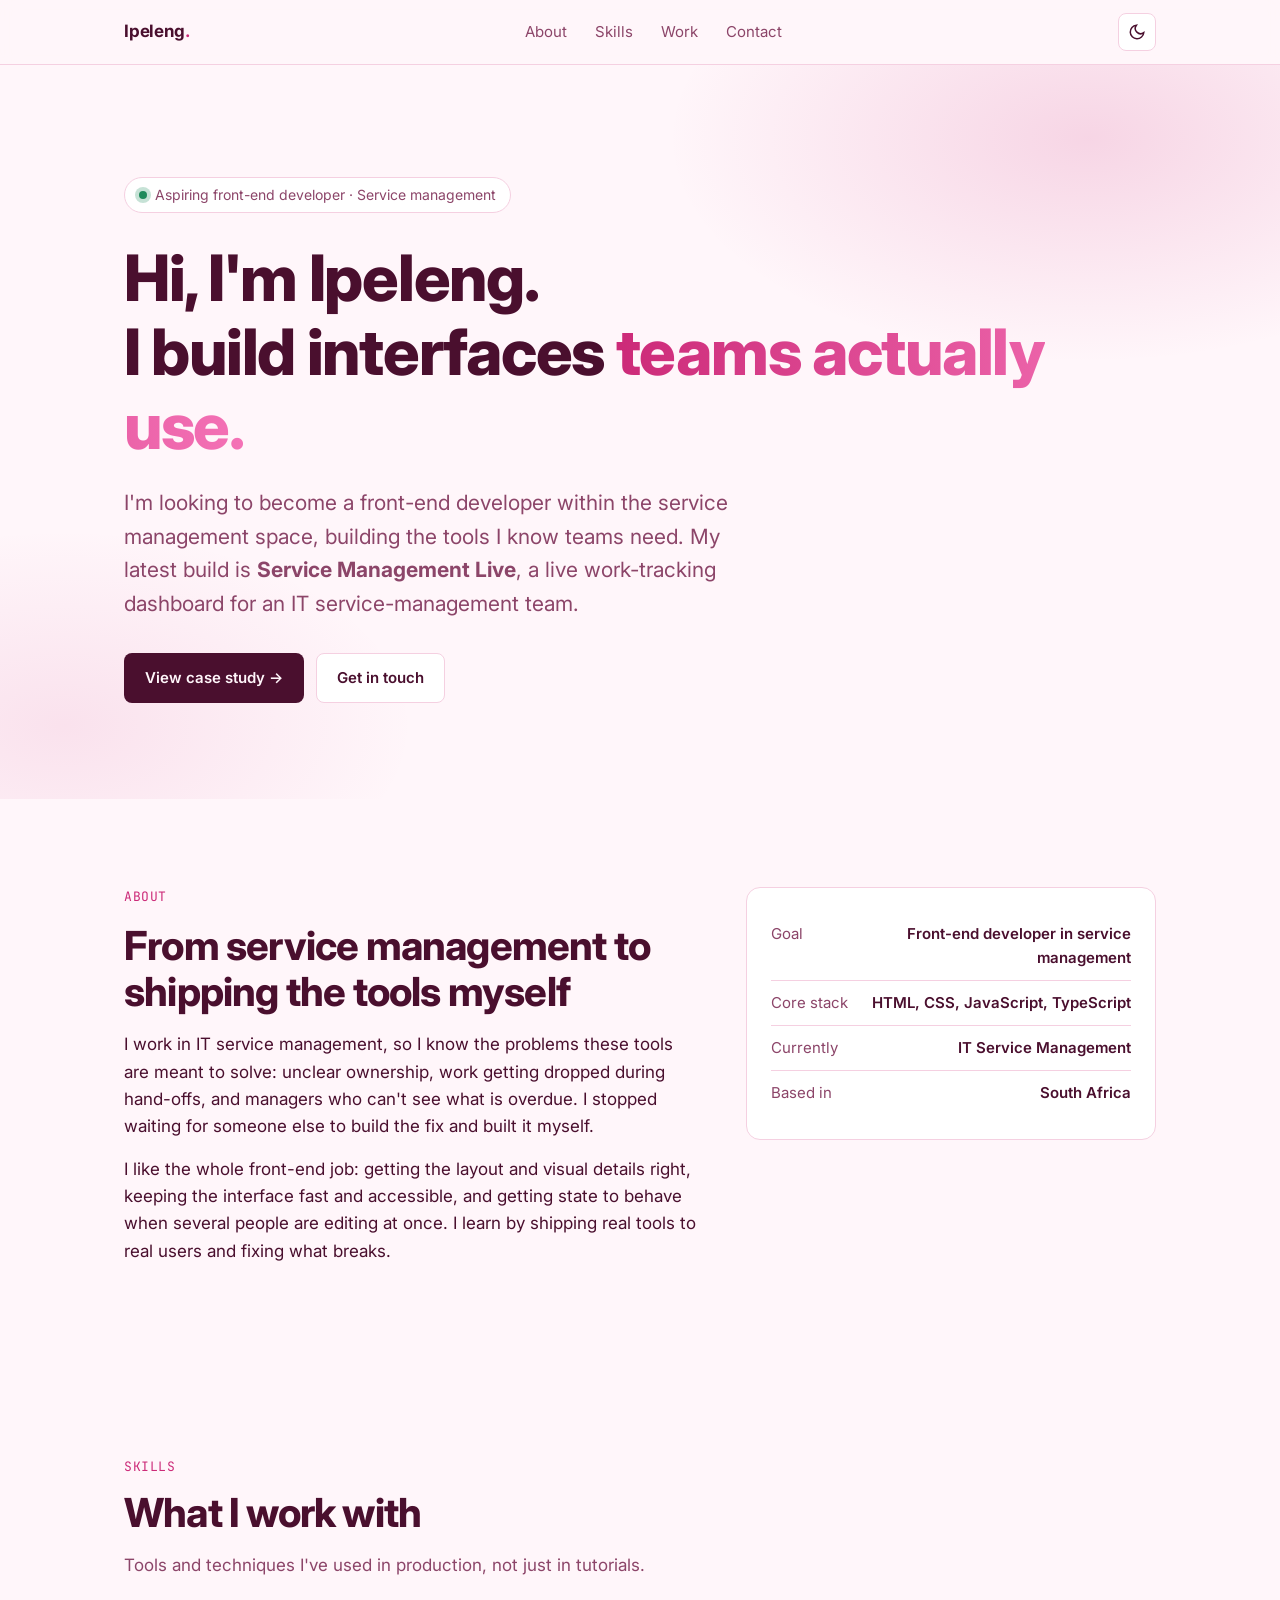
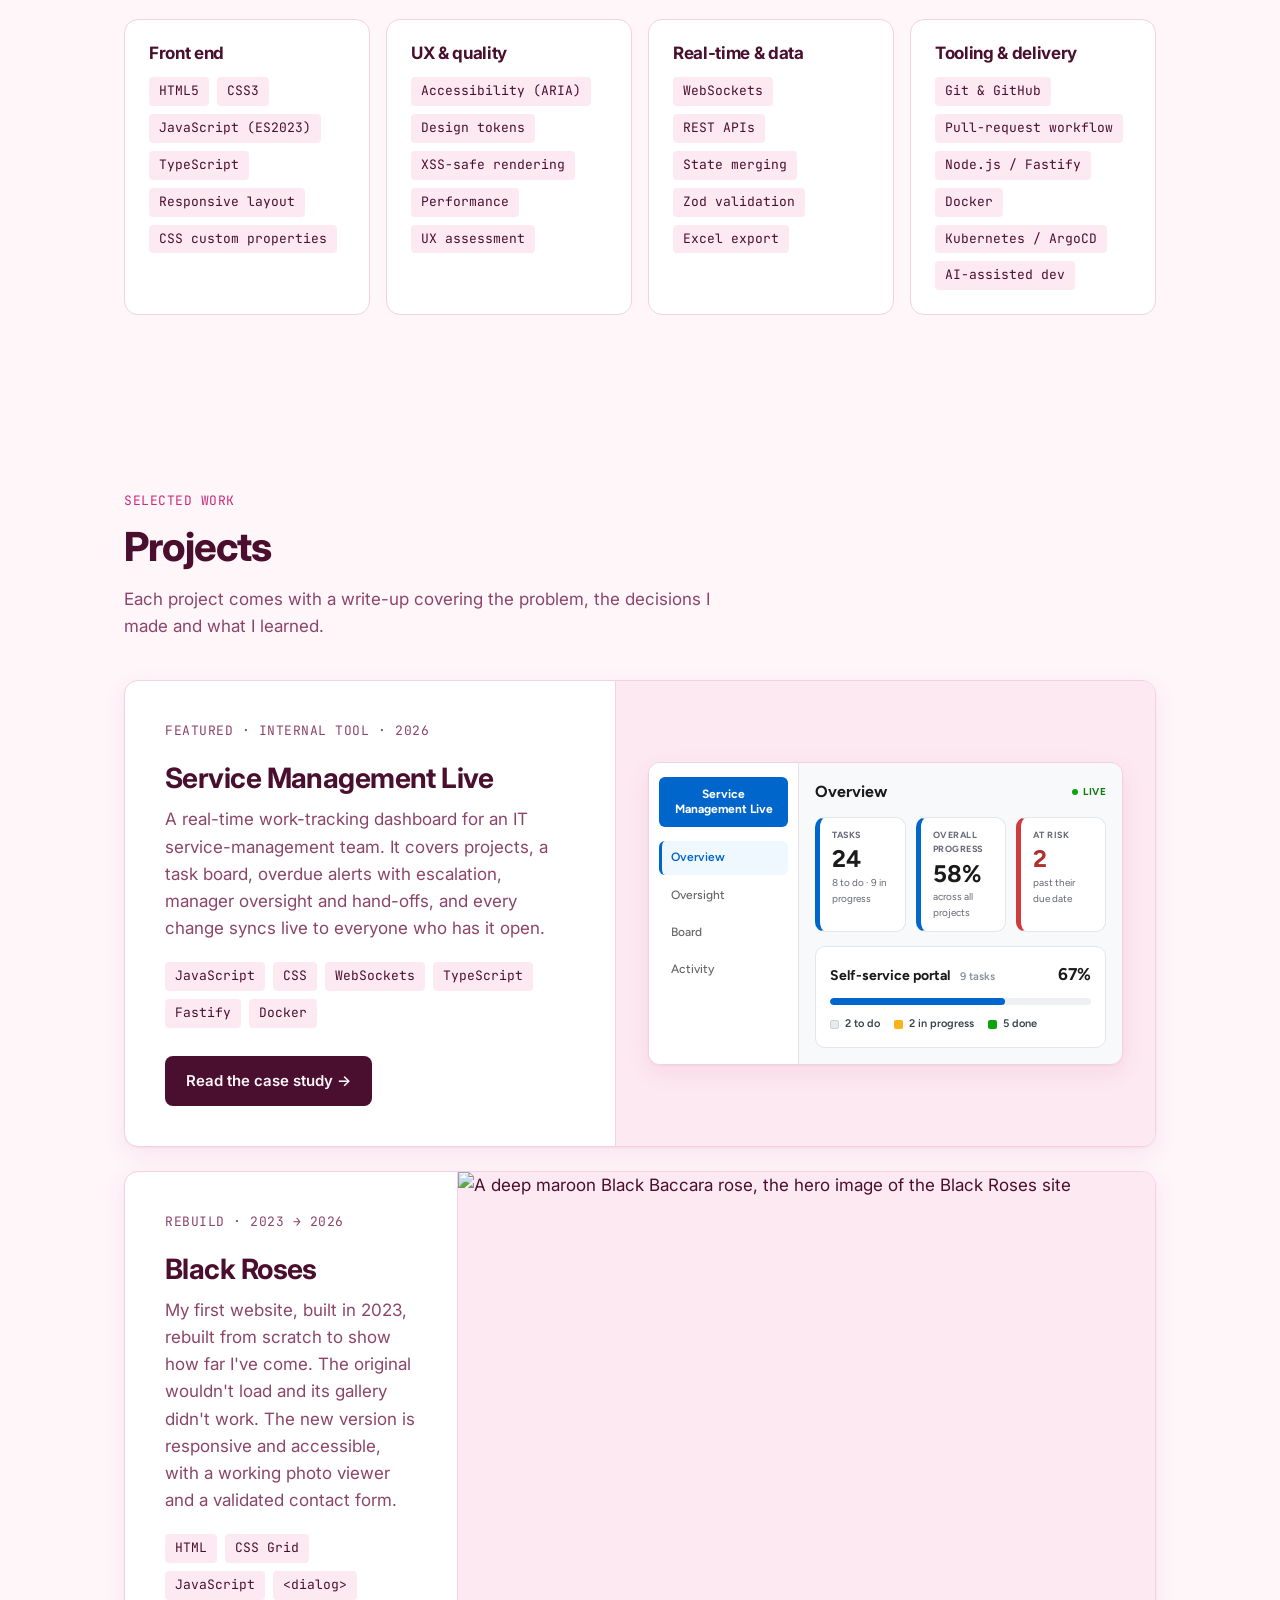
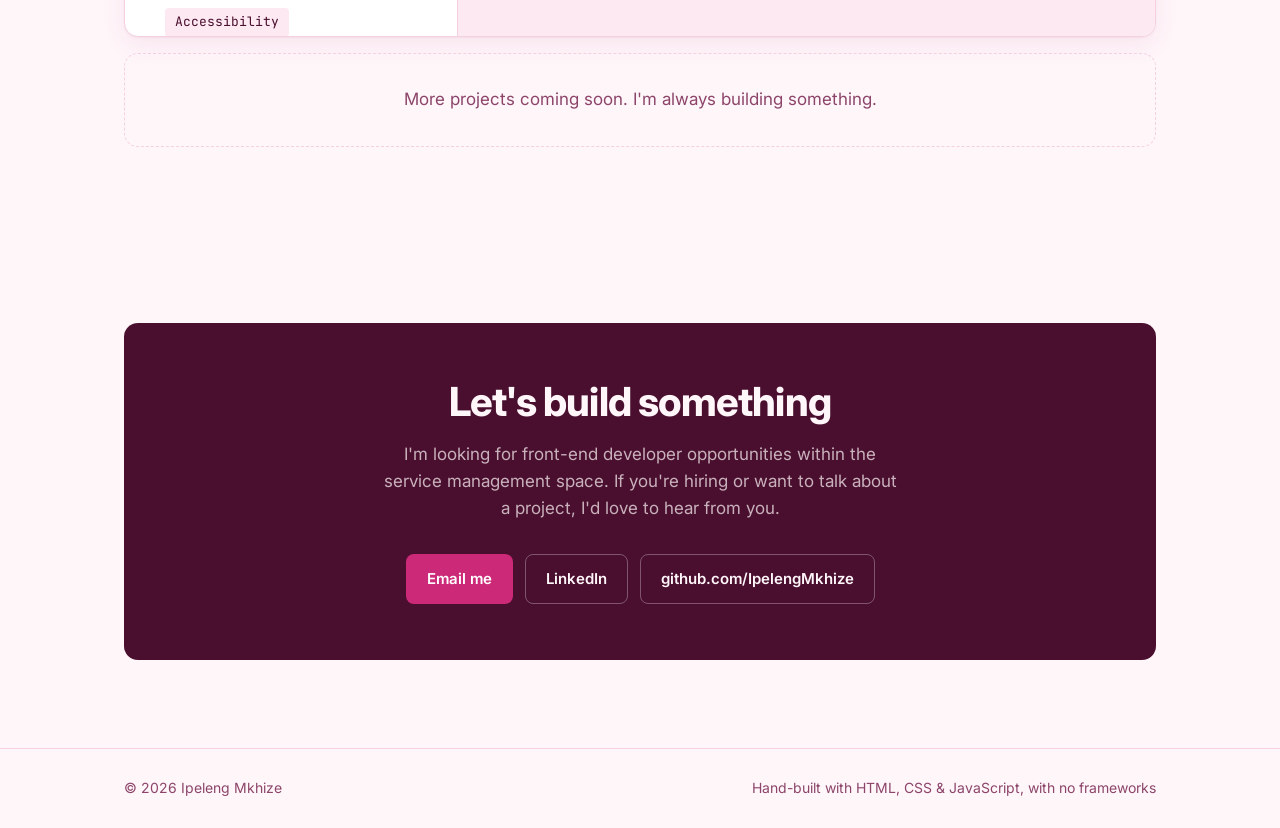
==== commit e8e762f8: "Add Black Roses rebuild to projects" ====
--- a/index.html
+++ b/index.html
@@ -171,7 +171,30 @@
           </div>
         </article>
 
-        <!-- Add future projects here by copying the <article class="project-feature"> block above. -->
+        <article class="project-feature project-second">
+          <div class="project-body">
+            <p class="eyebrow">Rebuild &middot; 2023 &rarr; 2026</p>
+            <h3>Black Roses</h3>
+            <p>
+              My first website, built in 2023, rebuilt from scratch to show how far I've come.
+              The original wouldn't load and its gallery didn't work. The new version is
+              responsive and accessible, with a working photo viewer and a validated contact form.
+            </p>
+            <ul class="tags">
+              <li>HTML</li><li>CSS Grid</li><li>JavaScript</li><li>&lt;dialog&gt;</li><li>Accessibility</li>
+            </ul>
+            <div class="btn-row">
+              <a class="btn btn-primary" href="https://ipelengmkhize.github.io/black-roses/" target="_blank" rel="noopener">View live site &rarr;</a>
+              <a class="btn btn-secondary" href="https://github.com/ipelengmkhize/black-roses" target="_blank" rel="noopener">Code</a>
+            </div>
+          </div>
+          <div class="project-visual project-photo">
+            <img src="https://ipelengmkhize.github.io/black-roses/img/black-baccara-pair-500.jpg" alt="A deep maroon Black Baccara rose, the hero image of the Black Roses site" width="500" height="333" loading="lazy">
+            <small>Photo: T.Kiya, CC BY-SA 2.0</small>
+          </div>
+        </article>
+
+        <!-- Add future projects here by copying an <article class="project-feature"> block above. -->
         <div class="project-placeholder">More projects coming soon. I'm always building something.</div>
       </div>
     </section>
--- a/assets/css/styles.css
+++ b/assets/css/styles.css
@@ -359,6 +359,16 @@
   .project-feature { grid-template-columns: 1fr; }
   .project-visual { border-left: 0; border-top: 1px solid var(--border); padding: 20px; }
   .project-body { padding: 28px 24px; }
+}
+
+.project-second { margin-top: 24px; }
+
+.project-photo { padding: 0; position: relative; }
+.project-photo img { width: 100%; height: 100%; object-fit: cover; min-height: 280px; }
+.project-photo small {
+  position: absolute; right: 8px; bottom: 8px;
+  font-size: 11px; color: #fff; background: rgba(0, 0, 0, 0.55);
+  padding: 2px 8px; border-radius: var(--radius-sm);
 }
 
 .project-placeholder {
